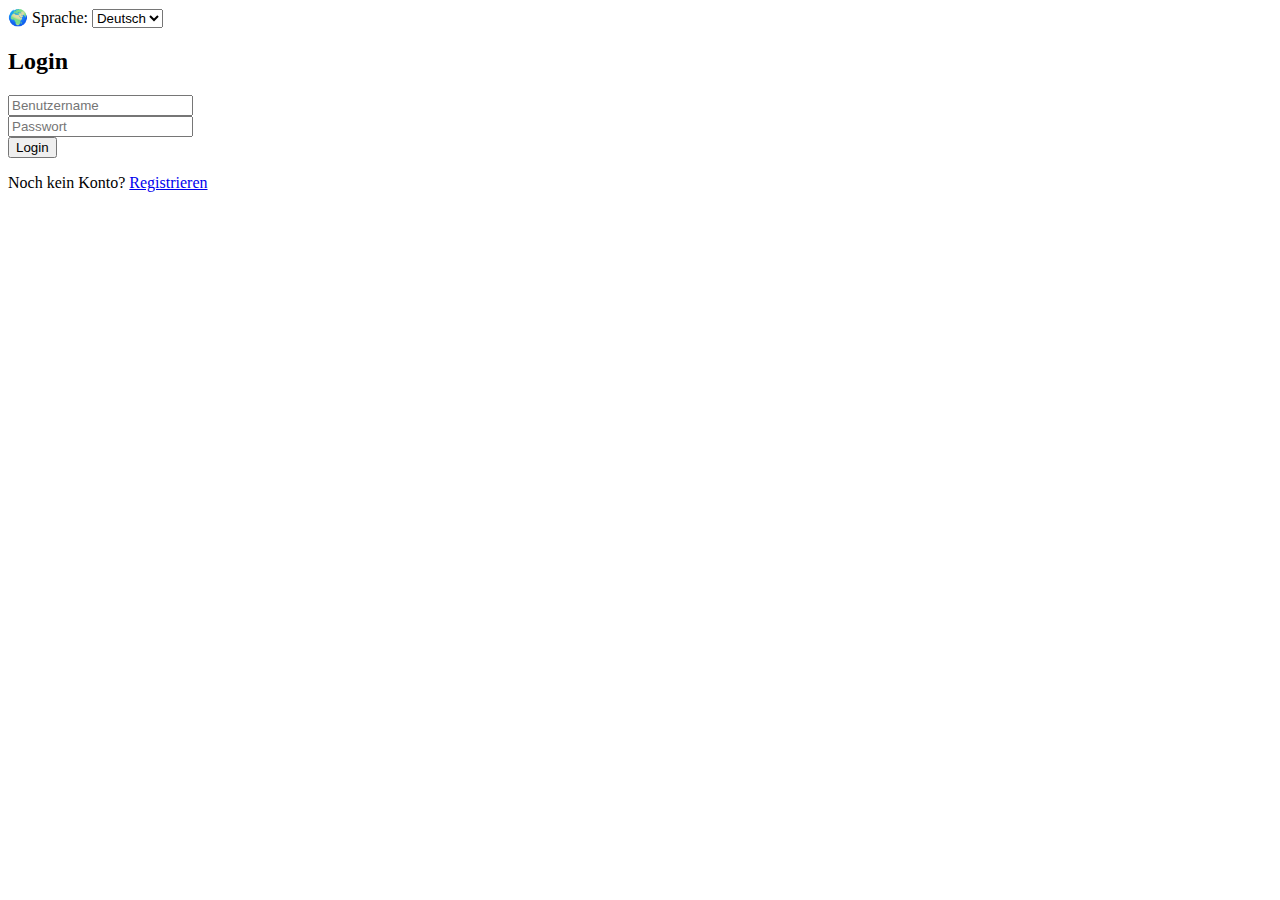
==== Html/index.html @ f3054806 "first commit" ====
<!DOCTYPE html>
<html lang="de">
<head>
    <meta charset="UTF-8">
    <meta name="viewport" content="width=device-width, initial-scale=1.0">
    <title>Login & Registrierung</title>
    <link rel="stylesheet" href="/Modul_183/Arbeit M183 2/CSS/styles.css"> <!-- Stelle sicher, dass dieser Pfad korrekt ist -->
    <script src="https://www.google.com/recaptcha/api.js" async defer></script>
</head>
<body>
    
    <div class="language-selector">
        <label for="language">🌍 Sprache:</label>
        <select id="language" onchange="changeLanguage(this.value)">
            <option value="de">Deutsch</option>
            <option value="en">English</option>
        </select>
    </div>
    
    
    <div class="container">
        <h2 id="form-title">Login</h2>
        
        <div class="input-group">
            <input type="text" id="username" placeholder="Benutzername" required>
        </div>
        <div class="input-group">
            <input type="password" id="password" placeholder="Passwort" required>
        </div>

        <div class="g-recaptcha" data-sitekey="6LeIxAcTAAAAAJcZVRqyHh71UMIEGNQ_MXjiZKhI"></div>
        <button onclick="handleAuth()">Login</button>

        <p id="toggle-text">Noch kein Konto? <a href="/Html/Registrieren.html">Registrieren</a></p>
        <p id="message"></p>
    </div>

    <script src="/JavaScript/script.js"></script> <!-- Prüfe, ob dein JS-Pfad stimmt -->
</body>
</html>
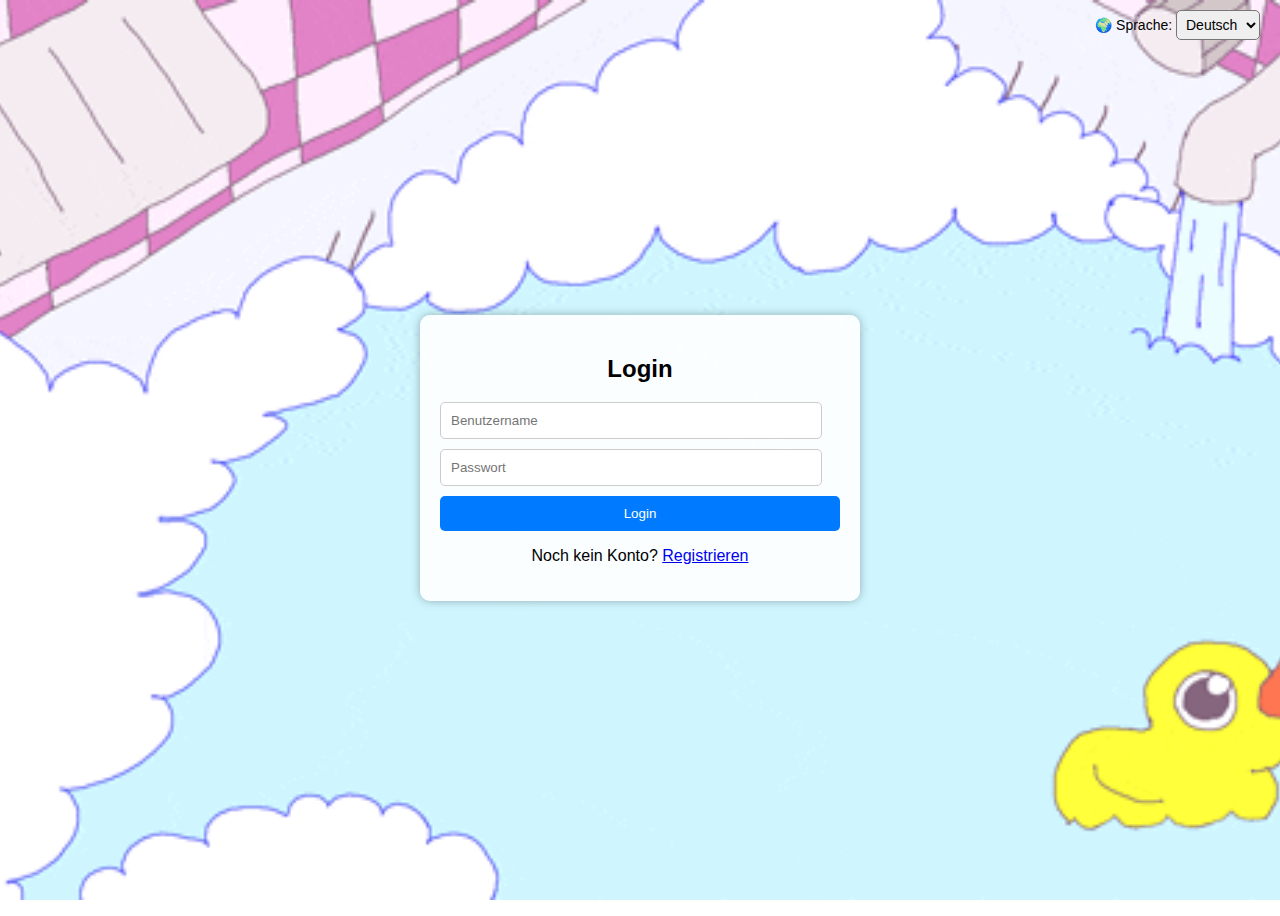
==== commit e070bdd4: "Pfad angepasst" ====
--- a/Html/index.html
+++ b/Html/index.html
@@ -4,7 +4,7 @@
     <meta charset="UTF-8">
     <meta name="viewport" content="width=device-width, initial-scale=1.0">
     <title>Login & Registrierung</title>
-    <link rel="stylesheet" href="/Modul_183/Arbeit M183 2/CSS/styles.css"> <!-- Stelle sicher, dass dieser Pfad korrekt ist -->
+    <link rel="stylesheet" href="/CSS/styles.css"> <!-- Stelle sicher, dass dieser Pfad korrekt ist -->
     <script src="https://www.google.com/recaptcha/api.js" async defer></script>
 </head>
 <body>
--- a/CSS/styles.css
+++ b/CSS/styles.css
@@ -0,0 +1,63 @@
+body {
+    font-family: Arial, sans-serif;
+    display: flex;
+    justify-content: center;
+    align-items: center;
+    height: 100vh;
+    background: url('/img/Bubbles\ Bathing\ GIF.gif') no-repeat center center fixed; /* Stelle sicher, dass der Pfad stimmt */
+    background-size: cover;
+}
+
+.container {
+    background: rgba(255, 255, 255, 0.9);
+    padding: 20px;
+    border-radius: 10px;
+    box-shadow: 0px 0px 10px rgba(0, 0, 0, 0.3);
+    text-align: center;
+    width: 400px;
+}
+
+input {
+    display: block;
+    width: 90%;
+    margin: 10px 0;
+    padding: 10px;
+    border: 1px solid #ccc;
+    border-radius: 5px;
+}
+
+button {
+    background-color: #007bff;
+    color: white;
+    padding: 10px;
+    border: none;
+    border-radius: 5px;
+    cursor: pointer;
+    width: 100%;
+}
+
+button:hover {
+    background-color: #0056b3;
+}
+
+.language-selector {
+    position: absolute;
+    top: 10px;
+    right: 20px;
+    font-size: 14px;
+}
+
+.language-selector select {
+    padding: 5px;
+    font-size: 14px;
+    border-radius: 5px;
+    cursor: pointer;
+}
+
+.fade-out {
+    opacity: 0;
+}
+
+.fade-in {
+    opacity: 1;
+}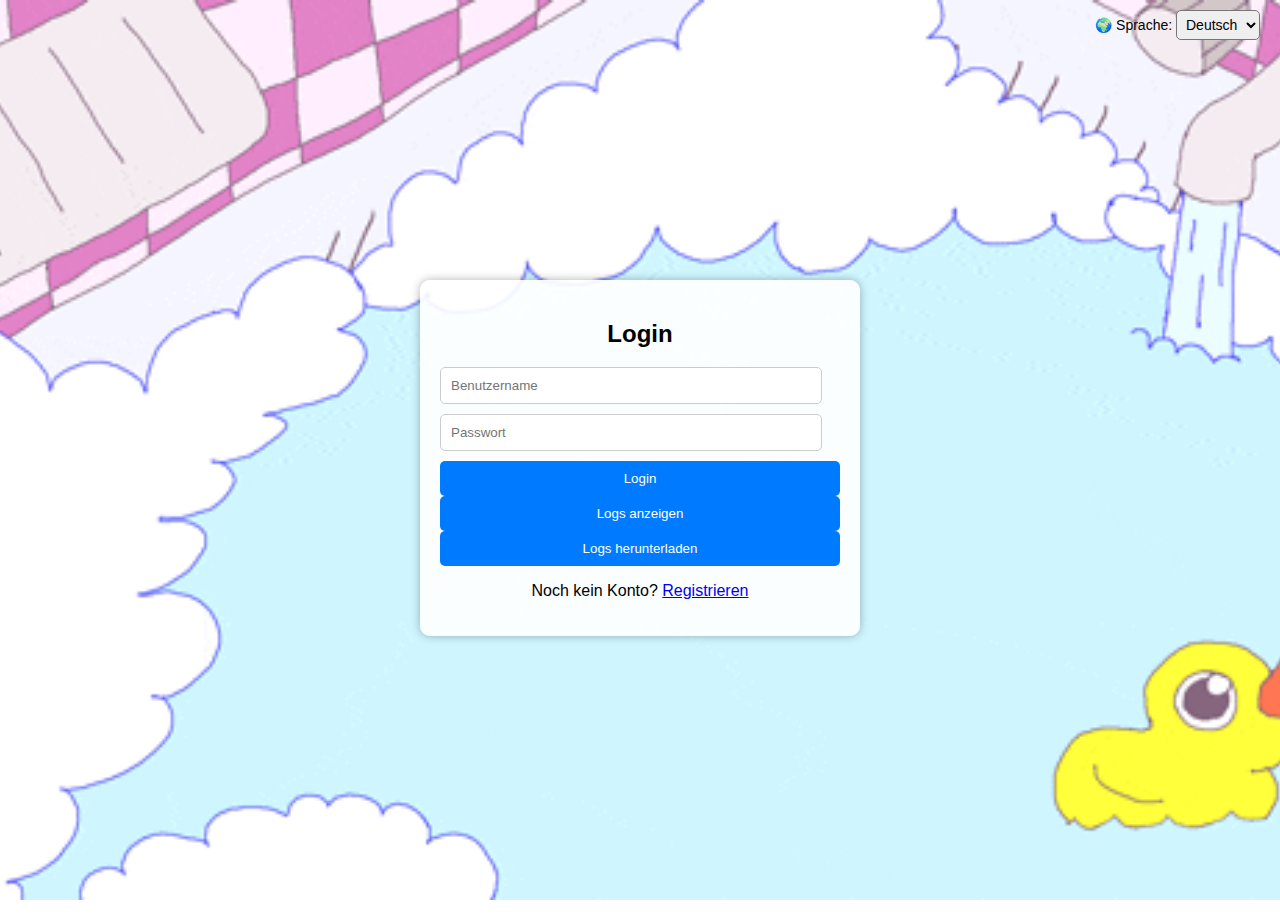
==== commit 45bf9d21: "Logs mit beiden Knöpfen" ====
--- a/Html/index.html
+++ b/Html/index.html
@@ -4,7 +4,7 @@
     <meta charset="UTF-8">
     <meta name="viewport" content="width=device-width, initial-scale=1.0">
     <title>Login & Registrierung</title>
-    <link rel="stylesheet" href="/CSS/styles.css"> <!-- Stelle sicher, dass dieser Pfad korrekt ist -->
+    <link rel="stylesheet" href="/CSS/styles.css">
     <script src="https://www.google.com/recaptcha/api.js" async defer></script>
 </head>
 <body>
@@ -31,6 +31,10 @@
         <div class="g-recaptcha" data-sitekey="6LeIxAcTAAAAAJcZVRqyHh71UMIEGNQ_MXjiZKhI"></div>
         <button onclick="handleAuth()">Login</button>
 
+        <button onclick="showLogs()">Logs anzeigen</button>
+        <button onclick="downloadLogs()">Logs herunterladen</button>
+        <div id="logDisplay"></div>
+
         <p id="toggle-text">Noch kein Konto? <a href="/Html/Registrieren.html">Registrieren</a></p>
         <p id="message"></p>
     </div>
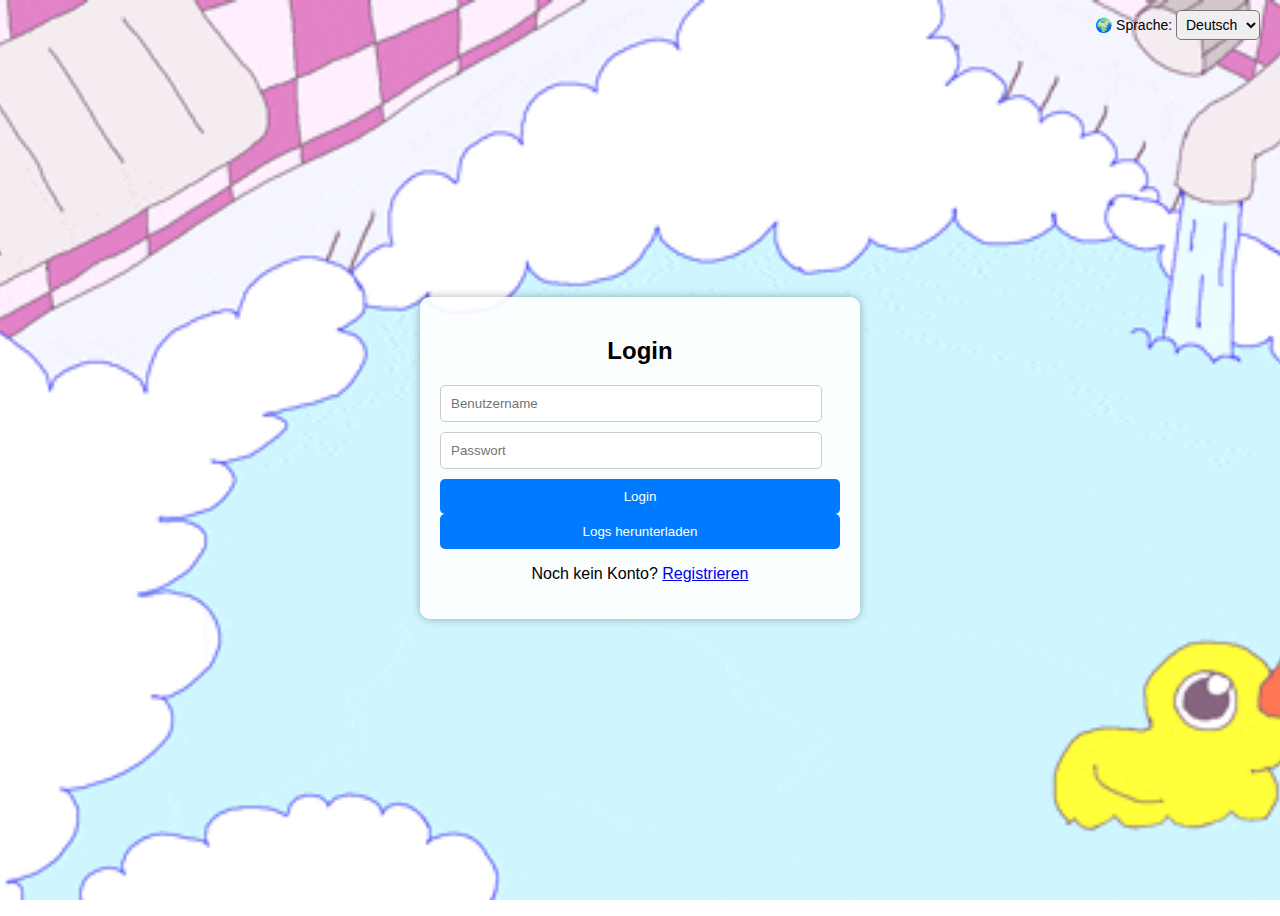
==== commit 10804821: "Logs nur mit herunterladen" ====
--- a/Html/index.html
+++ b/Html/index.html
@@ -31,7 +31,6 @@
         <div class="g-recaptcha" data-sitekey="6LeIxAcTAAAAAJcZVRqyHh71UMIEGNQ_MXjiZKhI"></div>
         <button onclick="handleAuth()">Login</button>
 
-        <button onclick="showLogs()">Logs anzeigen</button>
         <button onclick="downloadLogs()">Logs herunterladen</button>
         <div id="logDisplay"></div>
 
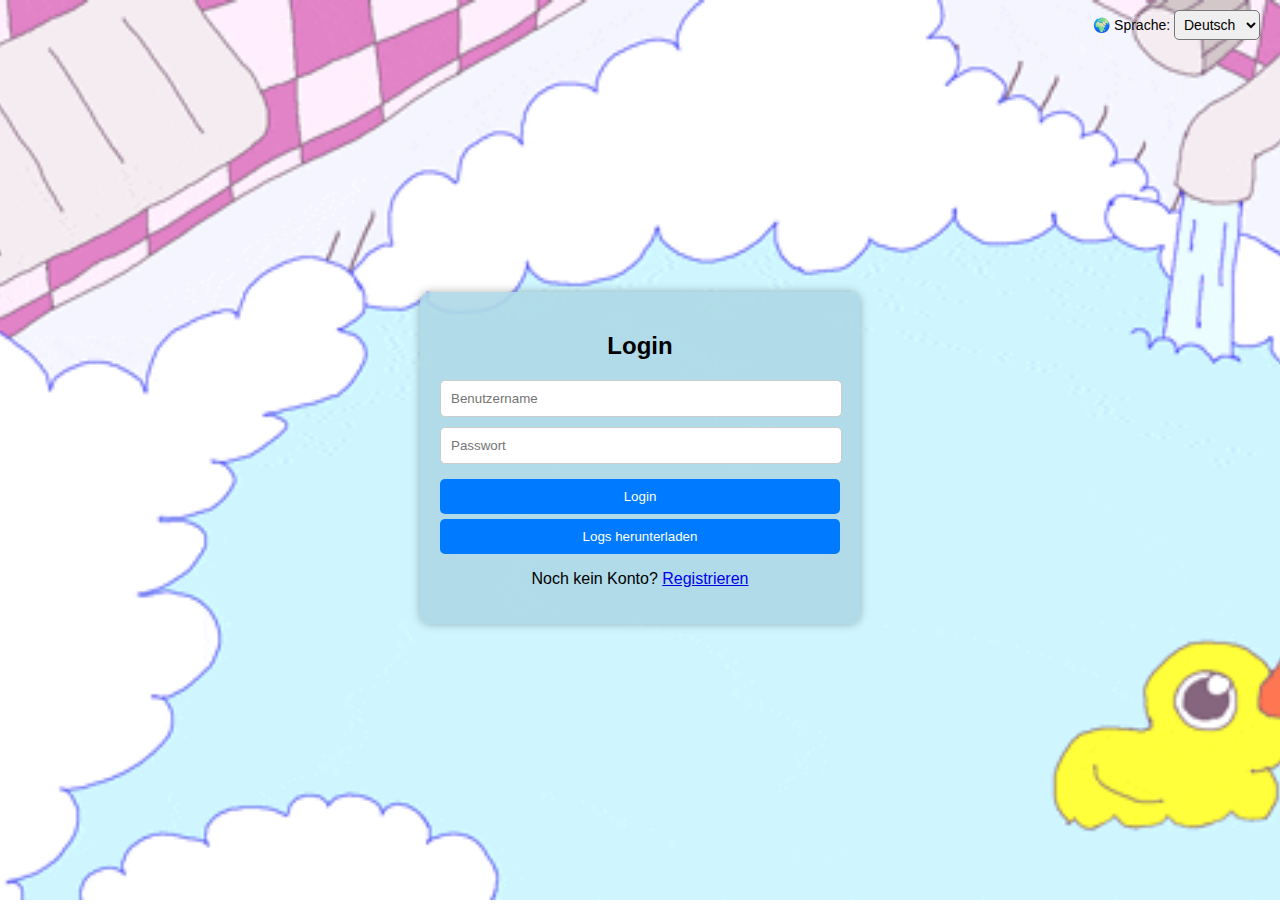
==== commit 4def96ea: "Französisch und Italienisch hinzugefügt" ====
--- a/Html/index.html
+++ b/Html/index.html
@@ -14,6 +14,8 @@
         <select id="language" onchange="changeLanguage(this.value)">
             <option value="de">Deutsch</option>
             <option value="en">English</option>
+            <option value="fr">Français</option>
+            <option value="it">Italiano</option>
         </select>
     </div>
     
@@ -29,7 +31,7 @@
         </div>
 
         <div class="g-recaptcha" data-sitekey="6LeIxAcTAAAAAJcZVRqyHh71UMIEGNQ_MXjiZKhI"></div>
-        <button onclick="handleAuth()">Login</button>
+        <button onclick="handleAuth(false)">Login</button>
 
         <button onclick="downloadLogs()">Logs herunterladen</button>
         <div id="logDisplay"></div>
@@ -38,6 +40,6 @@
         <p id="message"></p>
     </div>
 
-    <script src="/JavaScript/script.js"></script> <!-- Prüfe, ob dein JS-Pfad stimmt -->
+    <script src="/JavaScript/script.js"></script>
 </body>
-</html>
+</html>--- a/CSS/styles.css
+++ b/CSS/styles.css
@@ -4,60 +4,61 @@
     justify-content: center;
     align-items: center;
     height: 100vh;
-    background: url('/img/Bubbles\ Bathing\ GIF.gif') no-repeat center center fixed; /* Stelle sicher, dass der Pfad stimmt */
+    background: url('/img/Bubbles\ Bathing\ GIF.gif') no-repeat center center fixed;
     background-size: cover;
 }
-
+ 
 .container {
-    background: rgba(255, 255, 255, 0.9);
+    background:rgba(173, 216, 230, 0.9);
     padding: 20px;
     border-radius: 10px;
     box-shadow: 0px 0px 10px rgba(0, 0, 0, 0.3);
     text-align: center;
     width: 400px;
 }
-
+ 
 input {
     display: block;
-    width: 90%;
+    width: 95%;
     margin: 10px 0;
     padding: 10px;
     border: 1px solid #ccc;
     border-radius: 5px;
 }
-
+ 
 button {
     background-color: #007bff;
     color: white;
     padding: 10px;
     border: none;
     border-radius: 5px;
+    margin-top: 5px;
     cursor: pointer;
     width: 100%;
 }
-
+ 
 button:hover {
     background-color: #0056b3;
 }
-
+ 
 .language-selector {
     position: absolute;
     top: 10px;
     right: 20px;
     font-size: 14px;
 }
-
+ 
 .language-selector select {
     padding: 5px;
     font-size: 14px;
     border-radius: 5px;
     cursor: pointer;
 }
-
+ 
 .fade-out {
     opacity: 0;
 }
-
+ 
 .fade-in {
     opacity: 1;
 }